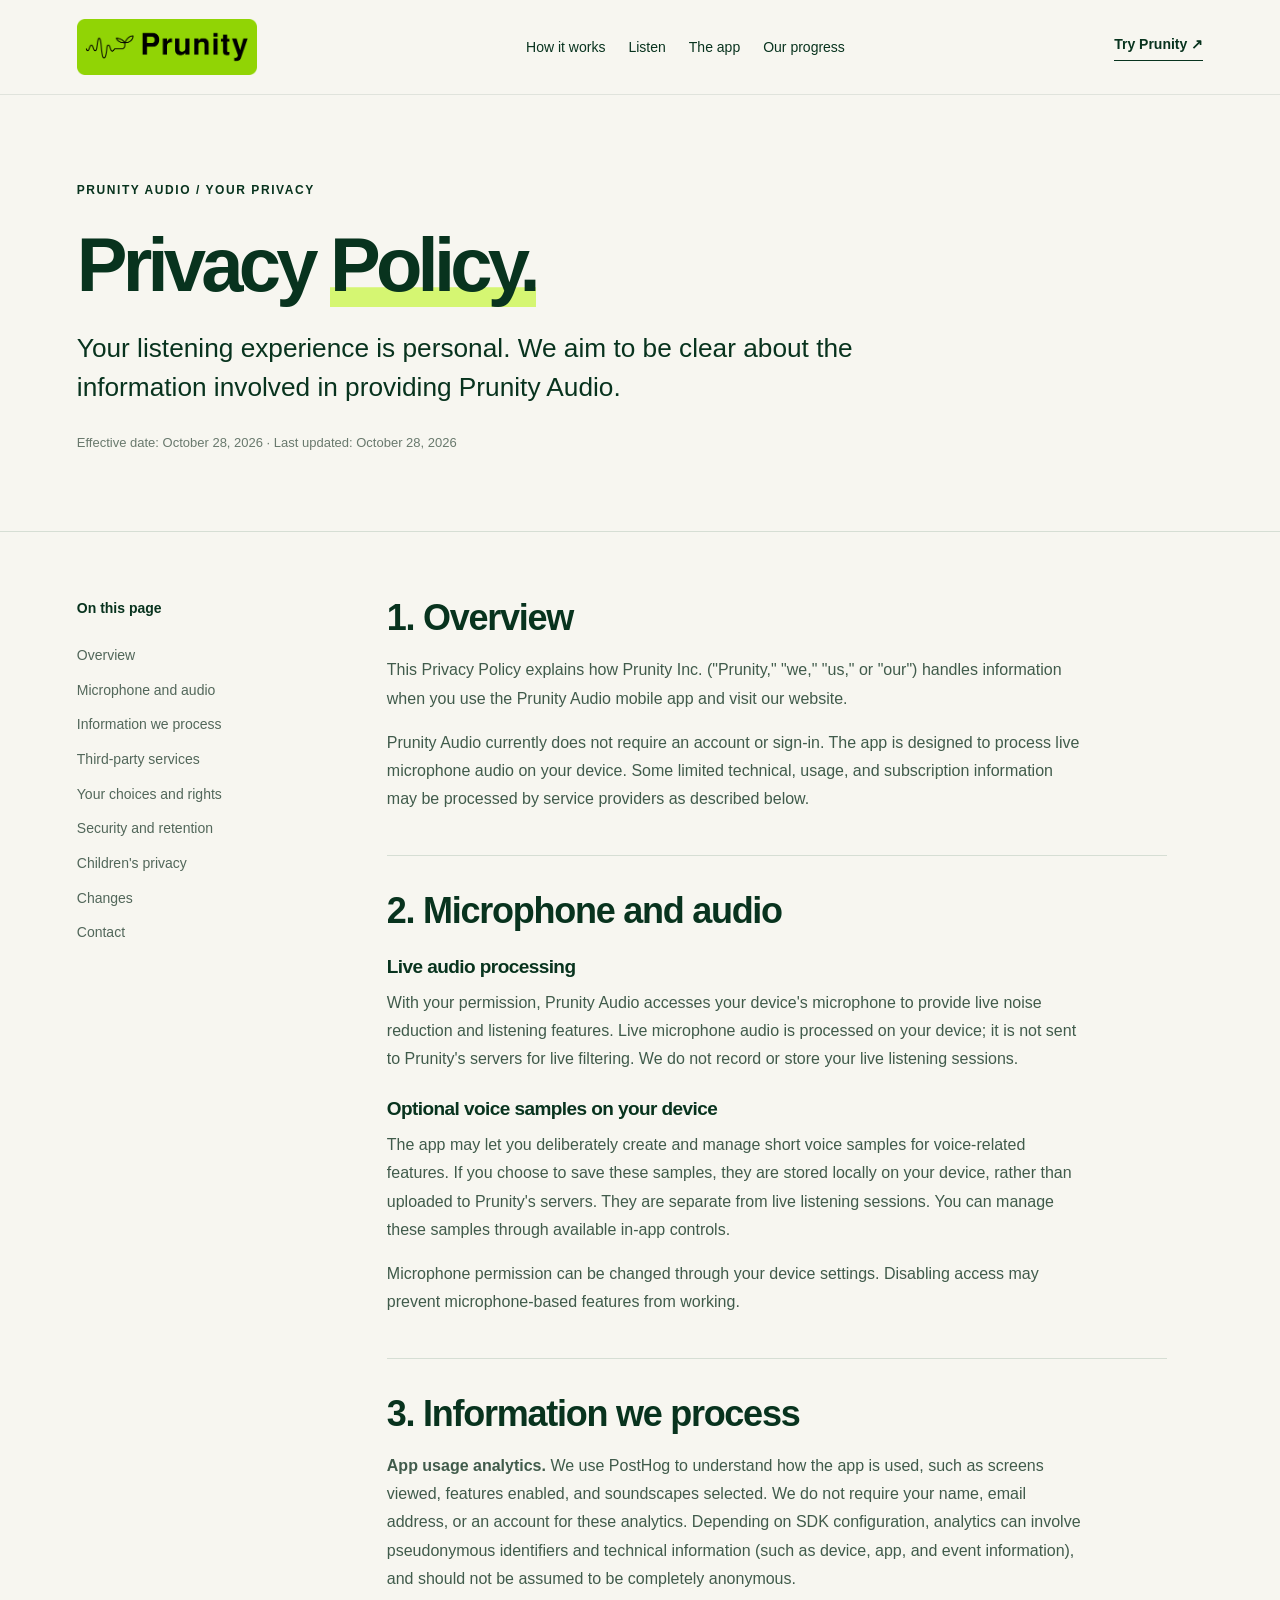
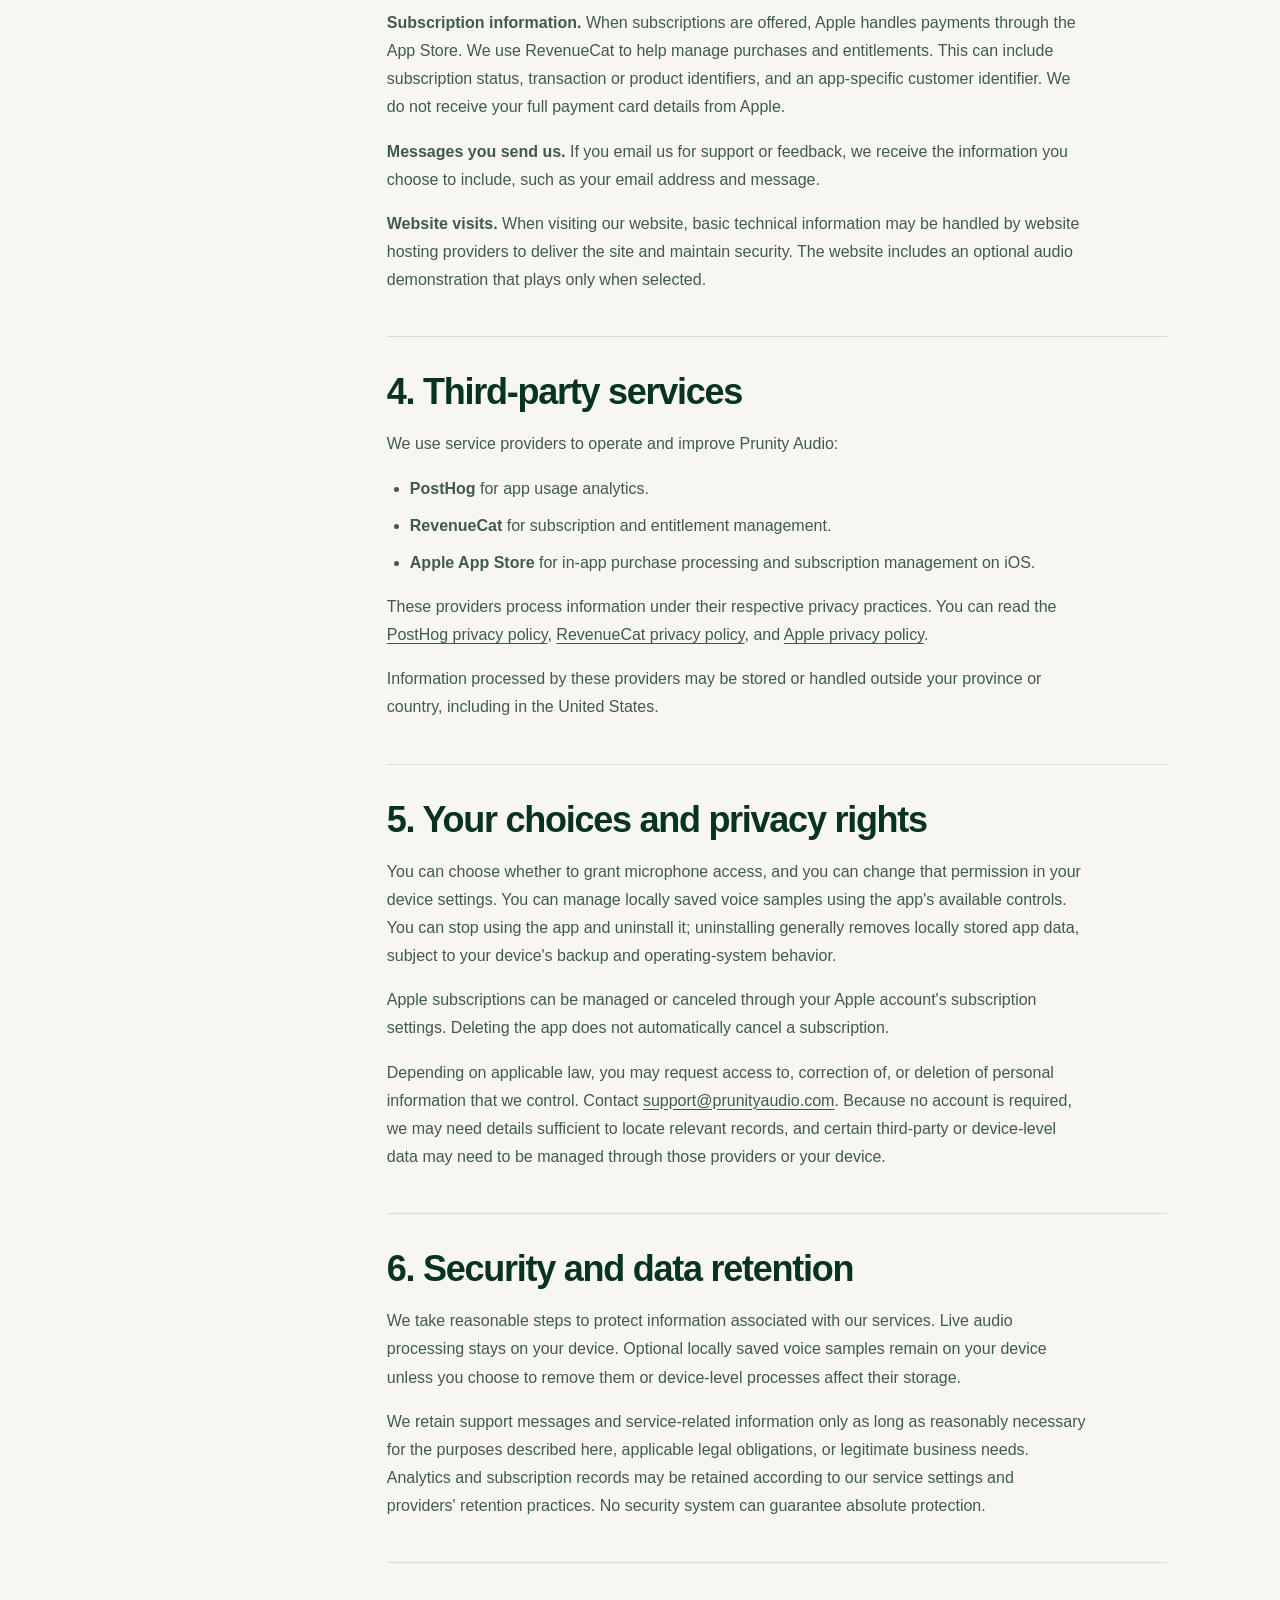
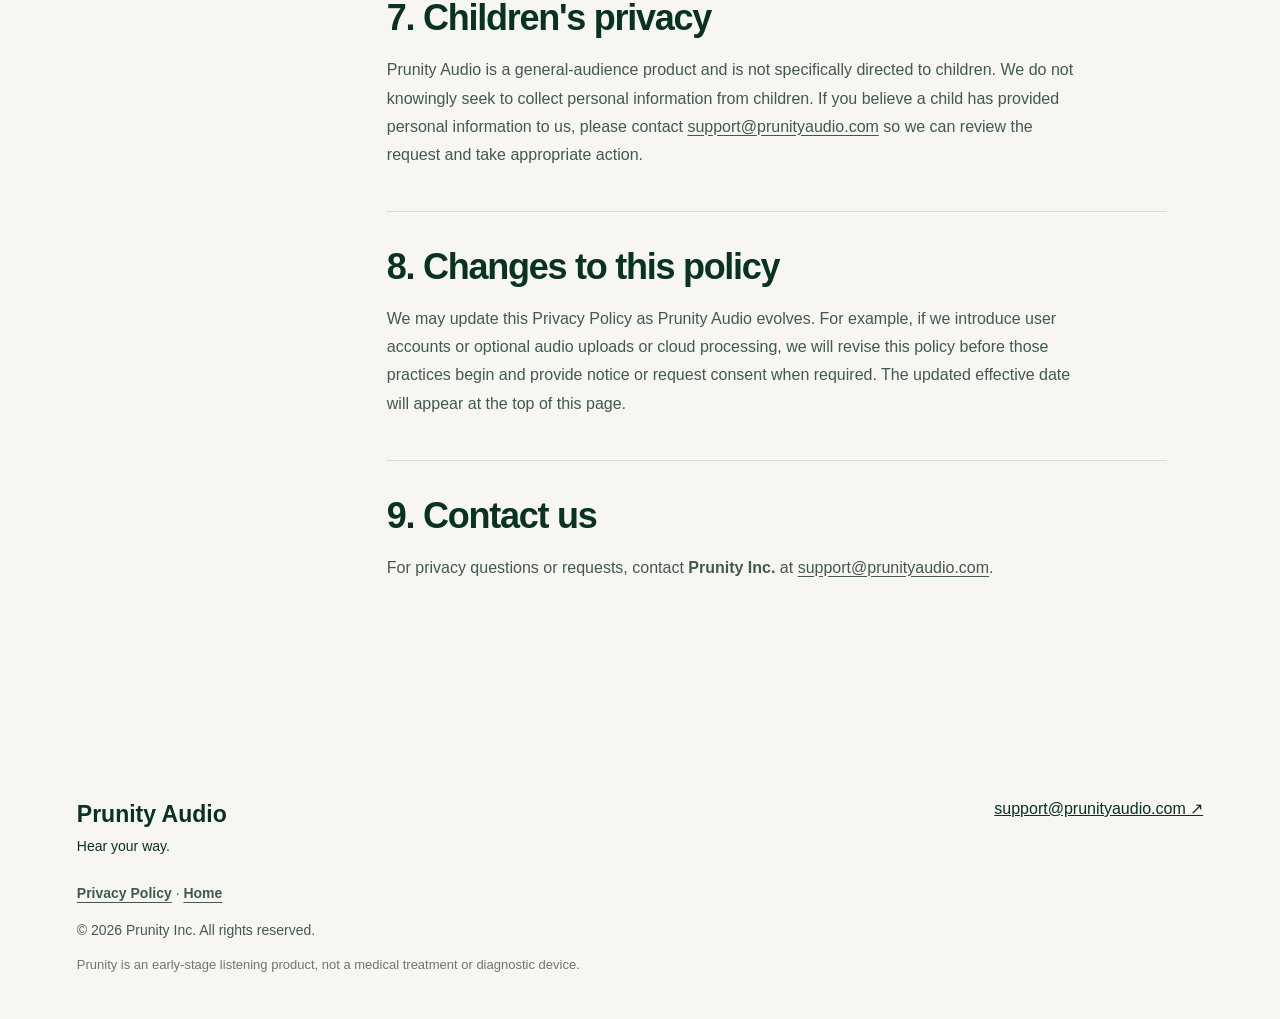
==== privacy/index.html @ fe3fd784 "add privacy" ====
<!doctype html>
<html lang="en">
<head>
  <meta charset="utf-8">
  <meta name="viewport" content="width=device-width,initial-scale=1">
  <title>Privacy Policy | Prunity Audio</title>
  <meta name="description" content="Learn how Prunity Audio handles microphone audio, optional local voice recordings, analytics, and subscription information.">
  <link rel="canonical" href="https://prunityaudio.com/privacy/">
  <link rel="stylesheet" href="../styles.css">
</head>
<body id="top">
<a class="skip" href="#main">Skip to content</a>
<header class="header">
  <a href="../" aria-label="Prunity Audio home"><img src="../assets/prunity-logo.png" alt="Prunity Audio" width="180"></a>
  <nav aria-label="Main navigation"><a href="../#benefits">How it works</a><a href="../#demo">Listen</a><a href="../#app">The app</a><a href="../#evidence">Our progress</a></nav>
  <a class="header-cta" href="../index.html#download">Try Prunity <span aria-hidden="true">↗</span></a>
</header>
<main id="main" class="policy-page">
  <section class="policy-hero">
    <div class="eyebrow">PRUNITY AUDIO / YOUR PRIVACY</div>
    <h1>Privacy <em>Policy.</em></h1>
    <p class="lead">Your listening experience is personal. We aim to be clear about the information involved in providing Prunity Audio.</p>
    <p class="fine">Effective date: October 28, 2026 · Last updated: October 28, 2026</p>
  </section>
  <div class="policy-layout">
    <aside class="policy-sidebar" aria-label="Privacy policy sections">
      <strong>On this page</strong>
      <a href="#overview">Overview</a><a href="#audio">Microphone and audio</a><a href="#information">Information we process</a><a href="#services">Third-party services</a><a href="#choices">Your choices and rights</a><a href="#security">Security and retention</a><a href="#children">Children's privacy</a><a href="#changes">Changes</a><a href="#contact">Contact</a>
    </aside>
    <div class="policy-content">
      <section id="overview"><h2>1. Overview</h2>
        <p>This Privacy Policy explains how Prunity Inc. ("Prunity," "we," "us," or "our") handles information when you use the Prunity Audio mobile app and visit our website.</p>
        <p>Prunity Audio currently does not require an account or sign-in. The app is designed to process live microphone audio on your device. Some limited technical, usage, and subscription information may be processed by service providers as described below.</p>
      </section>
      <section id="audio"><h2>2. Microphone and audio</h2>
        <h3>Live audio processing</h3><p>With your permission, Prunity Audio accesses your device's microphone to provide live noise reduction and listening features. Live microphone audio is processed on your device; it is not sent to Prunity's servers for live filtering. We do not record or store your live listening sessions.</p>
        <h3>Optional voice samples on your device</h3><p>The app may let you deliberately create and manage short voice samples for voice-related features. If you choose to save these samples, they are stored locally on your device, rather than uploaded to Prunity's servers. They are separate from live listening sessions. You can manage these samples through available in-app controls.</p>
        <p>Microphone permission can be changed through your device settings. Disabling access may prevent microphone-based features from working.</p>
      </section>
      <section id="information"><h2>3. Information we process</h2>
        <p><strong>App usage analytics.</strong> We use PostHog to understand how the app is used, such as screens viewed, features enabled, and soundscapes selected. We do not require your name, email address, or an account for these analytics. Depending on SDK configuration, analytics can involve pseudonymous identifiers and technical information (such as device, app, and event information), and should not be assumed to be completely anonymous.</p>
        <p><strong>Subscription information.</strong> When subscriptions are offered, Apple handles payments through the App Store. We use RevenueCat to help manage purchases and entitlements. This can include subscription status, transaction or product identifiers, and an app-specific customer identifier. We do not receive your full payment card details from Apple.</p>
        <p><strong>Messages you send us.</strong> If you email us for support or feedback, we receive the information you choose to include, such as your email address and message.</p>
        <p><strong>Website visits.</strong> When visiting our website, basic technical information may be handled by website hosting providers to deliver the site and maintain security. The website includes an optional audio demonstration that plays only when selected.</p>
      </section>
      <section id="services"><h2>4. Third-party services</h2>
        <p>We use service providers to operate and improve Prunity Audio:</p>
        <ul><li><strong>PostHog</strong> for app usage analytics.</li><li><strong>RevenueCat</strong> for subscription and entitlement management.</li><li><strong>Apple App Store</strong> for in-app purchase processing and subscription management on iOS.</li></ul>
        <p>These providers process information under their respective privacy practices. You can read the <a href="https://posthog.com/privacy" target="_blank" rel="noopener noreferrer">PostHog privacy policy</a>, <a href="https://www.revenuecat.com/privacy/" target="_blank" rel="noopener noreferrer">RevenueCat privacy policy</a>, and <a href="https://www.apple.com/legal/privacy/" target="_blank" rel="noopener noreferrer">Apple privacy policy</a>.</p>
        <p>Information processed by these providers may be stored or handled outside your province or country, including in the United States.</p>
      </section>
      <section id="choices"><h2>5. Your choices and privacy rights</h2>
        <p>You can choose whether to grant microphone access, and you can change that permission in your device settings. You can manage locally saved voice samples using the app's available controls. You can stop using the app and uninstall it; uninstalling generally removes locally stored app data, subject to your device's backup and operating-system behavior.</p>
        <p>Apple subscriptions can be managed or canceled through your Apple account's subscription settings. Deleting the app does not automatically cancel a subscription.</p>
        <p>Depending on applicable law, you may request access to, correction of, or deletion of personal information that we control. Contact <a href="mailto:support@prunityaudio.com">support@prunityaudio.com</a>. Because no account is required, we may need details sufficient to locate relevant records, and certain third-party or device-level data may need to be managed through those providers or your device.</p>
      </section>
      <section id="security"><h2>6. Security and data retention</h2>
        <p>We take reasonable steps to protect information associated with our services. Live audio processing stays on your device. Optional locally saved voice samples remain on your device unless you choose to remove them or device-level processes affect their storage.</p>
        <p>We retain support messages and service-related information only as long as reasonably necessary for the purposes described here, applicable legal obligations, or legitimate business needs. Analytics and subscription records may be retained according to our service settings and providers' retention practices. No security system can guarantee absolute protection.</p>
      </section>
      <section id="children"><h2>7. Children's privacy</h2>
        <p>Prunity Audio is a general-audience product and is not specifically directed to children. We do not knowingly seek to collect personal information from children. If you believe a child has provided personal information to us, please contact <a href="mailto:support@prunityaudio.com">support@prunityaudio.com</a> so we can review the request and take appropriate action.</p>
      </section>
      <section id="changes"><h2>8. Changes to this policy</h2>
        <p>We may update this Privacy Policy as Prunity Audio evolves. For example, if we introduce user accounts or optional audio uploads or cloud processing, we will revise this policy before those practices begin and provide notice or request consent when required. The updated effective date will appear at the top of this page.</p>
      </section>
      <section id="contact"><h2>9. Contact us</h2>
        <p>For privacy questions or requests, contact <strong>Prunity Inc.</strong> at <a href="mailto:support@prunityaudio.com">support@prunityaudio.com</a>.</p>
      </section>
    </div>
  </div>
</main>
<footer><div class="footer-top"><div><strong>Prunity Audio</strong><span>Hear your way.</span></div><a href="mailto:support@prunityaudio.com">support@prunityaudio.com ↗</a></div><p class="footer-links"><a href="./" aria-current="page">Privacy Policy</a> · <a href="../">Home</a></p><p>© 2026 Prunity Inc. All rights reserved.</p><p class="fine">Prunity is an early-stage listening product, not a medical treatment or diagnostic device.</p></footer>
</body></html>
---- styles.css ----
:root{--dark:#08331e;--cream:#f7f6f0;--lime:#d5f672;--muted:#52675a;--line:#d6ded4}*{box-sizing:border-box}html{scroll-behavior:smooth;scroll-padding-top:36px}body{margin:0;background:var(--cream);color:var(--dark);font:16px/1.62 Arial,Helvetica,sans-serif}a{color:inherit}header,section,footer{padding-left:max(6vw,calc((100vw - 1200px)/2));padding-right:max(6vw,calc((100vw - 1200px)/2))}.header{display:flex;align-items:center;gap:30px;justify-content:space-between;padding-top:19px;padding-bottom:19px;border-bottom:1px solid #08331e18}.header img{display:block;height:auto;max-width:36vw}.header nav{display:flex;gap:23px}.header a{text-decoration:none}.header nav a{font-size:14px}.header-cta{font-size:14px;font-weight:700;border-bottom:1px solid;padding-bottom:4px}.section{padding-top:88px;padding-bottom:88px}.hero{padding-top:110px;padding-bottom:110px}.eyebrow,.number{font-size:12px;letter-spacing:.13em;font-weight:700}.eyebrow{margin-bottom:24px}h1,h2,h3,p{margin-top:0}h1{font-size:clamp(44px,6.9vw,92px);line-height:1.04;letter-spacing:-.063em;font-weight:600;margin-bottom:29px}h1 em{font-style:normal;box-shadow:inset 0 -.26em var(--lime)}h2{font-size:clamp(34px,4.3vw,56px);line-height:1.14;letter-spacing:-.047em;font-weight:600;margin-bottom:25px}h3{font-size:23px;line-height:1.25;letter-spacing:-.03em;margin:18px 0 13px}p{max-width:700px;color:#405b4b;font-size:17px}.lead{font-size:clamp(20px,2.05vw,27px);line-height:1.48;color:var(--dark);max-width:810px}.support{max-width:660px}.actions{display:flex;align-items:center;gap:28px;flex-wrap:wrap;margin:31px 0 19px}.button{display:inline-flex;align-items:center;gap:14px;background:var(--dark);color:white!important;border-radius:7px;padding:14px 23px;text-decoration:none;font-weight:700}.button:hover{background:#195638}.textlink{font-weight:700;text-decoration:none;border-bottom:1px solid;padding-bottom:3px}.textlink:hover,.header nav a:hover{text-decoration:underline}.fine{font-size:13px;color:#69796d;line-height:1.6}.white{background:#fff}.pale{background:#eaf0e7}.intro{max-width:730px;margin-bottom:37px}.grid{display:grid;grid-template-columns:repeat(3,minmax(0,1fr));gap:38px}.grid article{border-top:1px solid #b9c9bd;padding-top:25px}.benefits p{font-size:16px}.section-note{margin-top:35px;max-width:850px}.audio-panel{background:white;border:1px solid var(--line);border-radius:16px;padding:27px;margin:30px 0 18px}.compare{display:grid;grid-template-columns:1fr 1fr;gap:36px}.audio-item{min-width:0}.audio-head{display:flex;flex-direction:column;gap:8px;margin-bottom:18px}.audio-head strong{font-size:22px}.audio-item audio{width:100%;display:block;margin-bottom:15px}.upload{display:inline-block;cursor:pointer;font-weight:700;font-size:14px;border-bottom:1px solid var(--dark)}.file-input{position:absolute;width:1px;height:1px;opacity:0}.file-input:focus-visible+.audio-help{outline:2px solid green}.audio-help{font-size:13px;margin-top:10px}.demo-note{margin-top:24px;margin-bottom:0}.screenshots{display:grid;grid-template-columns:repeat(3,minmax(0,1fr));gap:25px;max-width:930px;margin-top:35px}.screenshots figure{margin:0;text-align:center}.phone-placeholder{aspect-ratio:9/15;background:linear-gradient(150deg,#0a3c23,#125638);border:9px solid #153e28;border-radius:28px;display:flex;flex-direction:column;align-items:center;justify-content:center;gap:15px;color:white;padding:15px}.phone-placeholder span{border:1px solid #d5f672aa;color:var(--lime);border-radius:18px;padding:3px 12px;font-size:12px}.phone-placeholder strong{font-size:21px}.phone-placeholder small{color:#dfebdf}.screenshots figcaption{font-size:15px;font-weight:700;margin-top:13px}.chips{display:flex;gap:11px;flex-wrap:wrap;margin:28px 0}.chips span{background:#fff;border:1px solid #d4e0d2;padding:9px 17px;border-radius:30px;font-size:15px}.dark{background:var(--dark);color:white}.dark .eyebrow,.dark .number{color:var(--lime)}.dark p{color:#dce9df}.evidence-grid{display:grid;grid-template-columns:1.2fr 1fr;gap:65px;margin-top:43px}.metric-main{border-top:1px solid #d5f67277;padding-top:24px}.metric{font-size:clamp(54px,6vw,86px);font-weight:600;line-height:1.1;letter-spacing:-.06em;color:var(--lime)}.metric span{font-size:27px;letter-spacing:0}.metric-main h3{margin:18px 0 14px}.metric-main p{font-size:15px}.traction{display:grid;grid-template-columns:1fr 1fr;gap:25px}.traction div{border-top:1px solid #d5f67277;padding-top:20px;display:flex;flex-direction:column}.traction strong{font-size:43px;font-weight:600;line-height:1.3;color:white}.traction span{font-size:14px;color:#dce9df}.dark-note{margin-top:35px;max-width:1000px!important}.about{display:grid;grid-template-columns:1fr 1fr;gap:50px}.download{background:var(--lime)}.download .fine{color:#31543c}footer{padding-top:43px;padding-bottom:30px}footer .footer-top{display:flex;align-items:flex-start;justify-content:space-between;gap:25px;margin-bottom:23px}footer strong{display:block;font-size:23px}footer span{font-size:14px}footer p{font-size:14px}.skip{position:absolute;top:-100px;left:10px;padding:12px;background:white;z-index:10}.skip:focus{top:10px}a:focus-visible,.upload:focus-visible{outline:3px solid #59996b;outline-offset:5px}code{font-size:.93em;overflow-wrap:anywhere}@media(max-width:900px){.header nav{gap:13px}.header nav a{font-size:12px}.evidence-grid{gap:30px}}@media(max-width:700px){.header{gap:14px;flex-wrap:wrap;padding-top:16px;padding-bottom:16px}.header img{width:125px}.header nav{order:3;width:100%;justify-content:space-between}.header-cta{margin-left:auto}.section{padding-top:62px;padding-bottom:62px}.hero{padding-top:75px;padding-bottom:75px}h1{font-size:clamp(43px,10vw,66px)}.grid,.compare,.evidence-grid,.about{grid-template-columns:1fr;gap:28px}.screenshots{gap:12px}.phone-placeholder{border-width:5px;border-radius:13px;gap:7px;padding:8px}.phone-placeholder strong{font-size:13px}.phone-placeholder small{font-size:10px}.phone-placeholder span{font-size:9px;padding:2px 4px}.screenshots figcaption{font-size:12px}.audio-panel{padding:20px}.traction{gap:20px}}@media(prefers-reduced-motion:reduce){html{scroll-behavior:auto}}

/* Real early-access iOS screenshots. Preserve their full height and legibility. */
.screenshots{max-width:980px;gap:30px;align-items:start}
.screenshots figure{min-width:0;text-align:left}
.screenshot-link{display:block;border-radius:28px;overflow:hidden;background:#f7f6f0;box-shadow:0 10px 32px rgba(8,51,30,.11);line-height:0;transition:transform .2s ease,box-shadow .2s ease}
.screenshot-link:hover{transform:translateY(-3px);box-shadow:0 14px 36px rgba(8,51,30,.17)}
.screenshot-link img{display:block;width:100%;height:auto;object-fit:contain;aspect-ratio:1170 / 2532}
.screenshots figcaption{margin-top:17px;display:flex;flex-direction:column;gap:5px;line-height:1.45}
.screenshots figcaption strong{font-size:16px;color:var(--dark)}
.screenshots figcaption span{font-size:14px;font-weight:400;color:var(--muted)}
.screenshot-note{margin-top:28px}
@media(max-width:700px){
 .screenshots{display:flex;gap:18px;overflow-x:auto;scroll-snap-type:x mandatory;overscroll-behavior-x:contain;padding-bottom:16px;margin-right:-6vw;padding-right:6vw}
 .screenshots figure{flex:0 0 min(68vw,280px);scroll-snap-align:start}
 .screenshot-link{border-radius:23px}
 .screenshots figcaption strong{font-size:16px}
 .screenshots figcaption span{font-size:14px}
}
@media(prefers-reduced-motion:reduce){.screenshot-link{transition:none}}

/* Real audio comparison and careful sensory warning */
.trigger-note{border:1px solid #d4dbc9;border-left:4px solid #6c9278;background:#edf2e7;padding:16px 20px;border-radius:10px;margin:4px 0 22px;max-width:850px}
.trigger-note strong{display:block;font-size:16px;letter-spacing:-.01em;color:var(--dark)}
.trigger-note p{font-size:14px;line-height:1.55;color:#3a5544;margin:6px 0 0}
.audio-item audio{margin-bottom:10px}
.audio-help{margin-top:0;color:var(--muted)}
.demo-note{padding-top:7px}
/* Keep model provenance visible and separate from Prunity's evaluation. */
.research-stack{display:flex;flex-direction:column;gap:38px;min-width:0}
.df-benchmark{border-top:1px solid #d5f67277;padding-top:23px}
.df-benchmark .number{color:var(--lime)}
.df-benchmark h3{font-size:21px;margin:13px 0 23px}
.df-metrics{display:grid;grid-template-columns:repeat(3,minmax(0,1fr));gap:15px;margin-bottom:23px}
.df-metrics div{min-width:0;display:flex;flex-direction:column;gap:8px}
.df-metrics strong{font-size:clamp(22px,2.4vw,35px);letter-spacing:-.04em;color:var(--lime);line-height:1.12;white-space:nowrap}
.df-metrics small{font-size:.48em;letter-spacing:0}
.df-metrics span{font-size:13px;color:#dce9df;line-height:1.35}
.df-benchmark p{font-size:14px;line-height:1.6}
.df-benchmark a{color:var(--lime);text-underline-offset:3px}
.contact-copy{margin-top:30px;font-size:15px}
.contact-copy a{font-weight:bold;text-decoration:underline;text-underline-offset:3px}
.footer-top a{overflow-wrap:anywhere}
@media(max-width:700px){.df-metrics{gap:12px}.df-metrics strong{font-size:clamp(22px,6vw,32px)}.evidence-grid{gap:44px}}
@media(max-width:360px){.df-metrics{grid-template-columns:1fr 1fr;row-gap:22px}}

/* Privacy Policy */
.footer-links a{text-underline-offset:4px;font-weight:700}
.policy-hero{padding-top:86px;padding-bottom:65px;border-bottom:1px solid var(--line)}
.policy-hero h1{font-size:clamp(48px,6vw,76px);margin-bottom:25px}
.policy-layout{display:grid;grid-template-columns:235px minmax(0,1fr);gap:75px;padding:65px max(6vw,calc((100vw - 1200px)/2)) 95px}
.policy-sidebar{align-self:start;position:sticky;top:25px;display:flex;flex-direction:column;gap:12px;font-size:14px}
.policy-sidebar strong{margin-bottom:12px}.policy-sidebar a{text-decoration:none;color:var(--muted)}
.policy-sidebar a:hover{text-decoration:underline;color:var(--dark)}
.policy-content{max-width:780px}.policy-content section{scroll-margin-top:40px;padding:0 0 26px;margin-bottom:34px;border-bottom:1px solid var(--line)}
.policy-content section:last-child{border:0}.policy-content h2{font-size:clamp(26px,3vw,36px);margin-bottom:18px;letter-spacing:-.035em}
.policy-content h3{font-size:19px;margin:24px 0 10px}.policy-content p,.policy-content li{font-size:16px;line-height:1.76;color:#405b4b}
.policy-content ul{padding-left:23px}.policy-content li{margin-bottom:9px}.policy-content a{text-underline-offset:3px;overflow-wrap:anywhere}
@media(max-width:800px){.policy-layout{grid-template-columns:1fr;gap:35px}.policy-sidebar{position:static;display:none}.policy-hero{padding-top:65px;padding-bottom:45px}}

/* Keep app screenshots compact on desktop and small screens, even if other styles change. */
#app .screenshots{width:100%;max-width:760px;grid-template-columns:repeat(3,minmax(0,1fr));gap:24px}
#app .screenshots figure{min-width:0;max-width:240px}
#app .screenshot-link{display:block;width:100%;max-width:240px}
#app .screenshot-link img{display:block;width:100%;max-width:240px;height:auto;max-height:520px;object-fit:contain}
@media(max-width:700px){
  #app .screenshots{display:flex;max-width:100%;gap:16px;overflow-x:auto}
  #app .screenshots figure{flex:0 0 min(55vw,215px);max-width:215px}
  #app .screenshot-link,#app .screenshot-link img{max-width:215px}
  #app .screenshot-link img{max-height:465px}
}
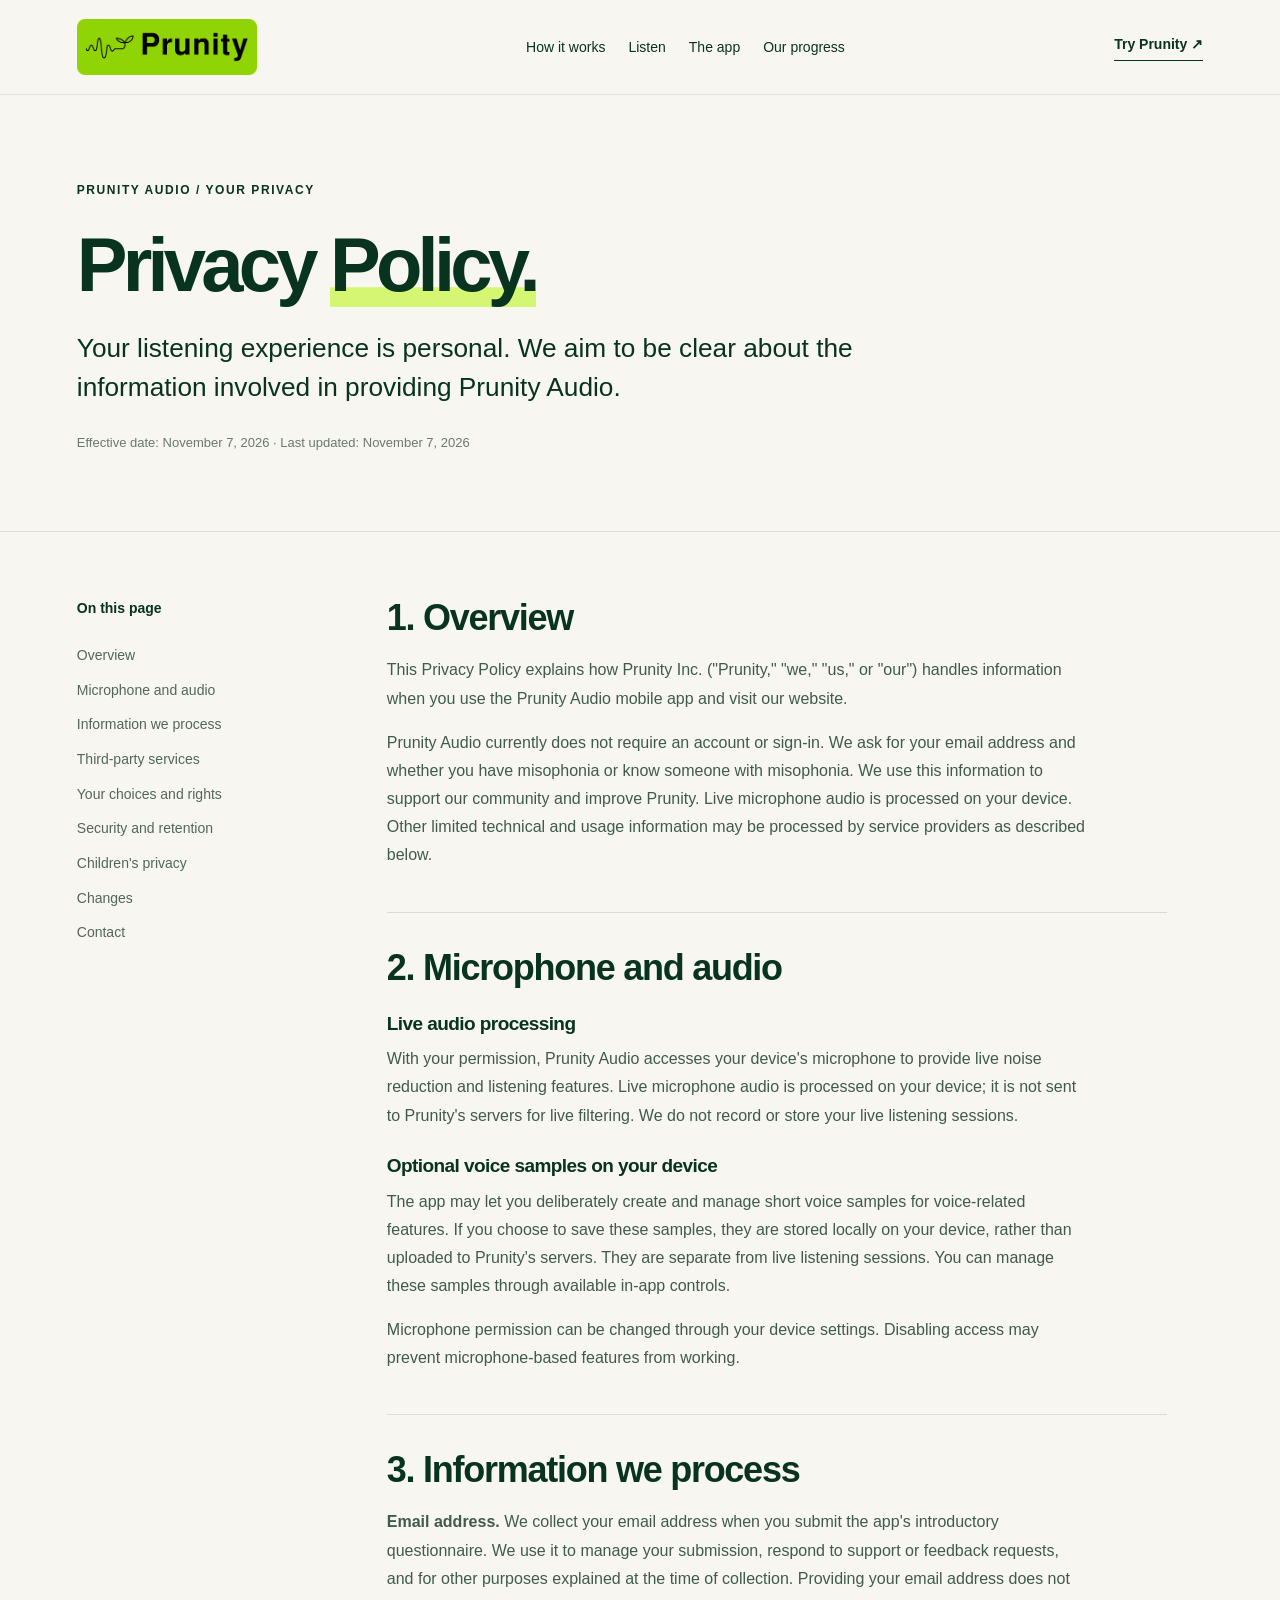
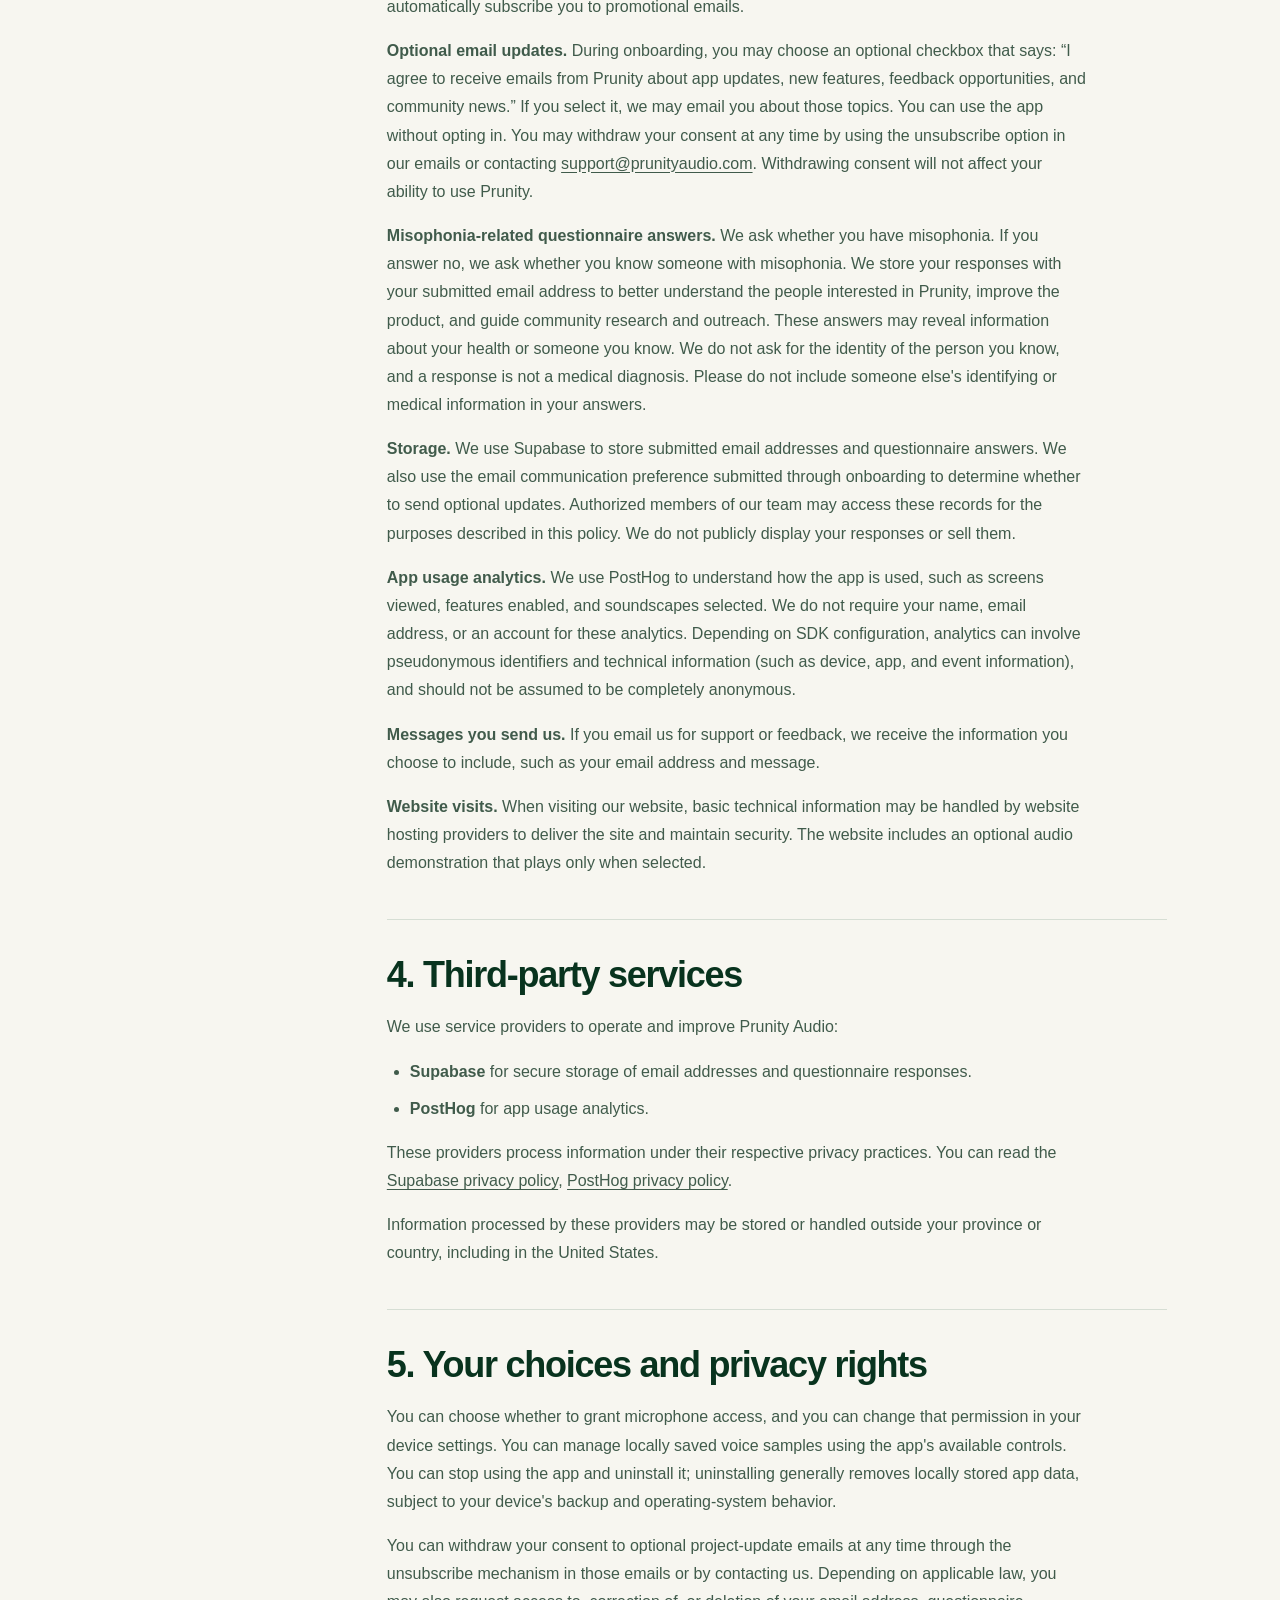
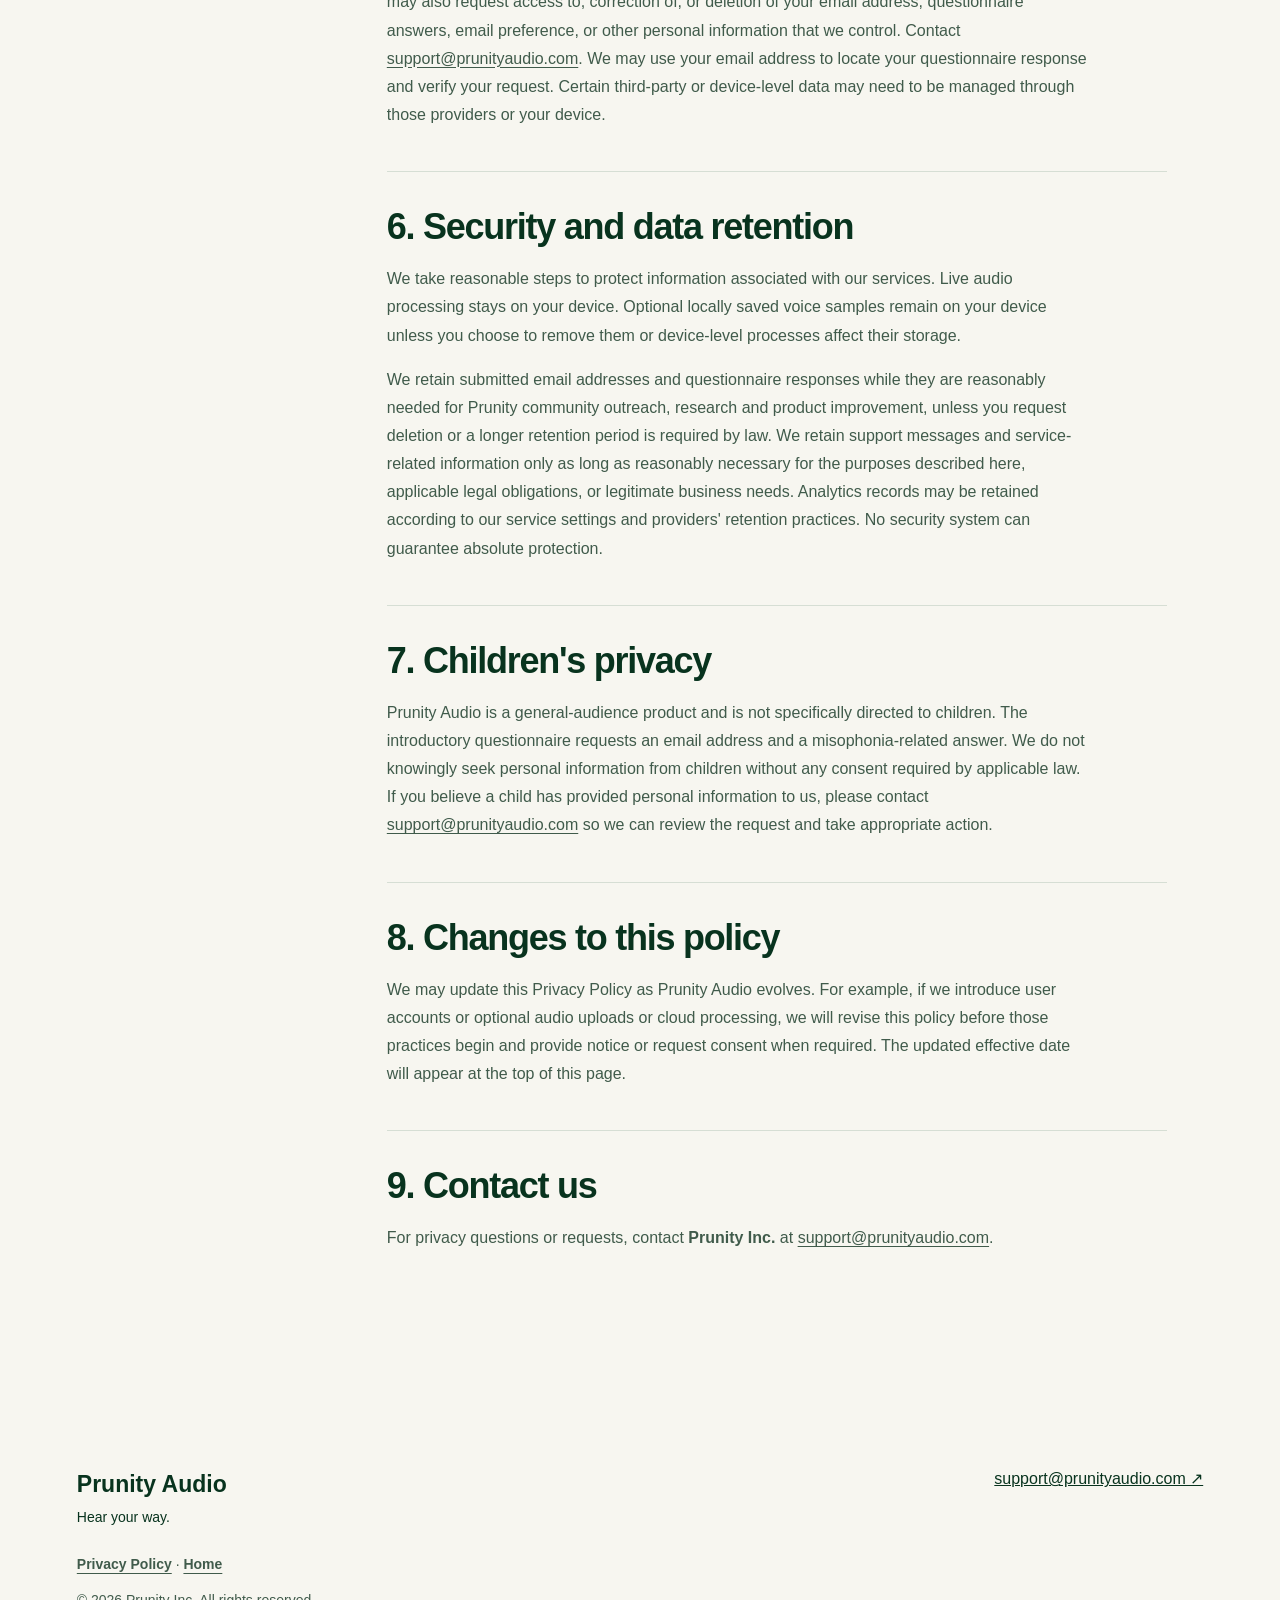
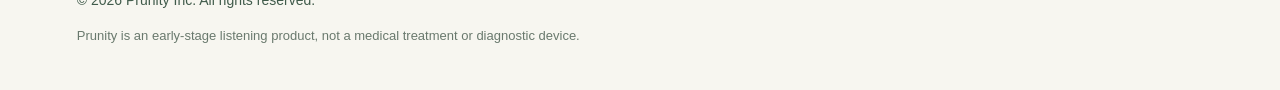
==== commit c73c50af: "update policy for login" ====
--- a/privacy/index.html
+++ b/privacy/index.html
@@ -4,7 +4,7 @@
   <meta charset="utf-8">
   <meta name="viewport" content="width=device-width,initial-scale=1">
   <title>Privacy Policy | Prunity Audio</title>
-  <meta name="description" content="Learn how Prunity Audio handles microphone audio, optional local voice recordings, analytics, and subscription information.">
+  <meta name="description" content="Learn how Prunity Audio handles email addresses, optional misophonia-related answers, microphone audio, and app analytics.">
   <link rel="canonical" href="https://prunityaudio.com/privacy/">
   <link rel="stylesheet" href="../styles.css">
 </head>
@@ -20,7 +20,7 @@
     <div class="eyebrow">PRUNITY AUDIO / YOUR PRIVACY</div>
     <h1>Privacy <em>Policy.</em></h1>
     <p class="lead">Your listening experience is personal. We aim to be clear about the information involved in providing Prunity Audio.</p>
-    <p class="fine">Effective date: October 28, 2026 · Last updated: October 28, 2026</p>
+    <p class="fine">Effective date: November 7, 2026 · Last updated: November 7, 2026</p>
   </section>
   <div class="policy-layout">
     <aside class="policy-sidebar" aria-label="Privacy policy sections">
@@ -30,7 +30,7 @@
     <div class="policy-content">
       <section id="overview"><h2>1. Overview</h2>
         <p>This Privacy Policy explains how Prunity Inc. ("Prunity," "we," "us," or "our") handles information when you use the Prunity Audio mobile app and visit our website.</p>
-        <p>Prunity Audio currently does not require an account or sign-in. The app is designed to process live microphone audio on your device. Some limited technical, usage, and subscription information may be processed by service providers as described below.</p>
+        <p>Prunity Audio currently does not require an account or sign-in. We ask for your email address and whether you have misophonia or know someone with misophonia. We use this information to support our community and improve Prunity. Live microphone audio is processed on your device. Other limited technical and usage information may be processed by service providers as described below.</p>
       </section>
       <section id="audio"><h2>2. Microphone and audio</h2>
         <h3>Live audio processing</h3><p>With your permission, Prunity Audio accesses your device's microphone to provide live noise reduction and listening features. Live microphone audio is processed on your device; it is not sent to Prunity's servers for live filtering. We do not record or store your live listening sessions.</p>
@@ -38,28 +38,30 @@
         <p>Microphone permission can be changed through your device settings. Disabling access may prevent microphone-based features from working.</p>
       </section>
       <section id="information"><h2>3. Information we process</h2>
+        <p><strong>Email address.</strong> We collect your email address when you submit the app's introductory questionnaire. We use it to manage your submission, respond to support or feedback requests, and for other purposes explained at the time of collection. Providing your email address does not automatically subscribe you to promotional emails.</p>
+        <p><strong>Optional email updates.</strong> During onboarding, you may choose an optional checkbox that says: “I agree to receive emails from Prunity about app updates, new features, feedback opportunities, and community news.” If you select it, we may email you about those topics. You can use the app without opting in. You may withdraw your consent at any time by using the unsubscribe option in our emails or contacting <a href="mailto:support@prunityaudio.com">support@prunityaudio.com</a>. Withdrawing consent will not affect your ability to use Prunity.</p>
+        <p><strong>Misophonia-related questionnaire answers.</strong> We ask whether you have misophonia. If you answer no, we ask whether you know someone with misophonia. We store your responses with your submitted email address to better understand the people interested in Prunity, improve the product, and guide community research and outreach. These answers may reveal information about your health or someone you know. We do not ask for the identity of the person you know, and a response is not a medical diagnosis. Please do not include someone else's identifying or medical information in your answers.</p>
+        <p><strong>Storage.</strong> We use Supabase to store submitted email addresses and questionnaire answers. We also use the email communication preference submitted through onboarding to determine whether to send optional updates. Authorized members of our team may access these records for the purposes described in this policy. We do not publicly display your responses or sell them.</p>
         <p><strong>App usage analytics.</strong> We use PostHog to understand how the app is used, such as screens viewed, features enabled, and soundscapes selected. We do not require your name, email address, or an account for these analytics. Depending on SDK configuration, analytics can involve pseudonymous identifiers and technical information (such as device, app, and event information), and should not be assumed to be completely anonymous.</p>
-        <p><strong>Subscription information.</strong> When subscriptions are offered, Apple handles payments through the App Store. We use RevenueCat to help manage purchases and entitlements. This can include subscription status, transaction or product identifiers, and an app-specific customer identifier. We do not receive your full payment card details from Apple.</p>
         <p><strong>Messages you send us.</strong> If you email us for support or feedback, we receive the information you choose to include, such as your email address and message.</p>
         <p><strong>Website visits.</strong> When visiting our website, basic technical information may be handled by website hosting providers to deliver the site and maintain security. The website includes an optional audio demonstration that plays only when selected.</p>
       </section>
       <section id="services"><h2>4. Third-party services</h2>
         <p>We use service providers to operate and improve Prunity Audio:</p>
-        <ul><li><strong>PostHog</strong> for app usage analytics.</li><li><strong>RevenueCat</strong> for subscription and entitlement management.</li><li><strong>Apple App Store</strong> for in-app purchase processing and subscription management on iOS.</li></ul>
-        <p>These providers process information under their respective privacy practices. You can read the <a href="https://posthog.com/privacy" target="_blank" rel="noopener noreferrer">PostHog privacy policy</a>, <a href="https://www.revenuecat.com/privacy/" target="_blank" rel="noopener noreferrer">RevenueCat privacy policy</a>, and <a href="https://www.apple.com/legal/privacy/" target="_blank" rel="noopener noreferrer">Apple privacy policy</a>.</p>
+        <ul><li><strong>Supabase</strong> for secure storage of email addresses and questionnaire responses.</li><li><strong>PostHog</strong> for app usage analytics.</li></ul>
+        <p>These providers process information under their respective privacy practices. You can read the <a href="https://supabase.com/privacy" target="_blank" rel="noopener noreferrer">Supabase privacy policy</a>, <a href="https://posthog.com/privacy" target="_blank" rel="noopener noreferrer">PostHog privacy policy</a>.</p>
         <p>Information processed by these providers may be stored or handled outside your province or country, including in the United States.</p>
       </section>
       <section id="choices"><h2>5. Your choices and privacy rights</h2>
         <p>You can choose whether to grant microphone access, and you can change that permission in your device settings. You can manage locally saved voice samples using the app's available controls. You can stop using the app and uninstall it; uninstalling generally removes locally stored app data, subject to your device's backup and operating-system behavior.</p>
-        <p>Apple subscriptions can be managed or canceled through your Apple account's subscription settings. Deleting the app does not automatically cancel a subscription.</p>
-        <p>Depending on applicable law, you may request access to, correction of, or deletion of personal information that we control. Contact <a href="mailto:support@prunityaudio.com">support@prunityaudio.com</a>. Because no account is required, we may need details sufficient to locate relevant records, and certain third-party or device-level data may need to be managed through those providers or your device.</p>
+        <p>You can withdraw your consent to optional project-update emails at any time through the unsubscribe mechanism in those emails or by contacting us. Depending on applicable law, you may also request access to, correction of, or deletion of your email address, questionnaire answers, email preference, or other personal information that we control. Contact <a href="mailto:support@prunityaudio.com">support@prunityaudio.com</a>. We may use your email address to locate your questionnaire response and verify your request. Certain third-party or device-level data may need to be managed through those providers or your device.</p>
       </section>
       <section id="security"><h2>6. Security and data retention</h2>
         <p>We take reasonable steps to protect information associated with our services. Live audio processing stays on your device. Optional locally saved voice samples remain on your device unless you choose to remove them or device-level processes affect their storage.</p>
-        <p>We retain support messages and service-related information only as long as reasonably necessary for the purposes described here, applicable legal obligations, or legitimate business needs. Analytics and subscription records may be retained according to our service settings and providers' retention practices. No security system can guarantee absolute protection.</p>
+        <p>We retain submitted email addresses and questionnaire responses while they are reasonably needed for Prunity community outreach, research and product improvement, unless you request deletion or a longer retention period is required by law. We retain support messages and service-related information only as long as reasonably necessary for the purposes described here, applicable legal obligations, or legitimate business needs. Analytics records may be retained according to our service settings and providers' retention practices. No security system can guarantee absolute protection.</p>
       </section>
       <section id="children"><h2>7. Children's privacy</h2>
-        <p>Prunity Audio is a general-audience product and is not specifically directed to children. We do not knowingly seek to collect personal information from children. If you believe a child has provided personal information to us, please contact <a href="mailto:support@prunityaudio.com">support@prunityaudio.com</a> so we can review the request and take appropriate action.</p>
+        <p>Prunity Audio is a general-audience product and is not specifically directed to children. The introductory questionnaire requests an email address and a misophonia-related answer. We do not knowingly seek personal information from children without any consent required by applicable law. If you believe a child has provided personal information to us, please contact <a href="mailto:support@prunityaudio.com">support@prunityaudio.com</a> so we can review the request and take appropriate action.</p>
       </section>
       <section id="changes"><h2>8. Changes to this policy</h2>
         <p>We may update this Privacy Policy as Prunity Audio evolves. For example, if we introduce user accounts or optional audio uploads or cloud processing, we will revise this policy before those practices begin and provide notice or request consent when required. The updated effective date will appear at the top of this page.</p>
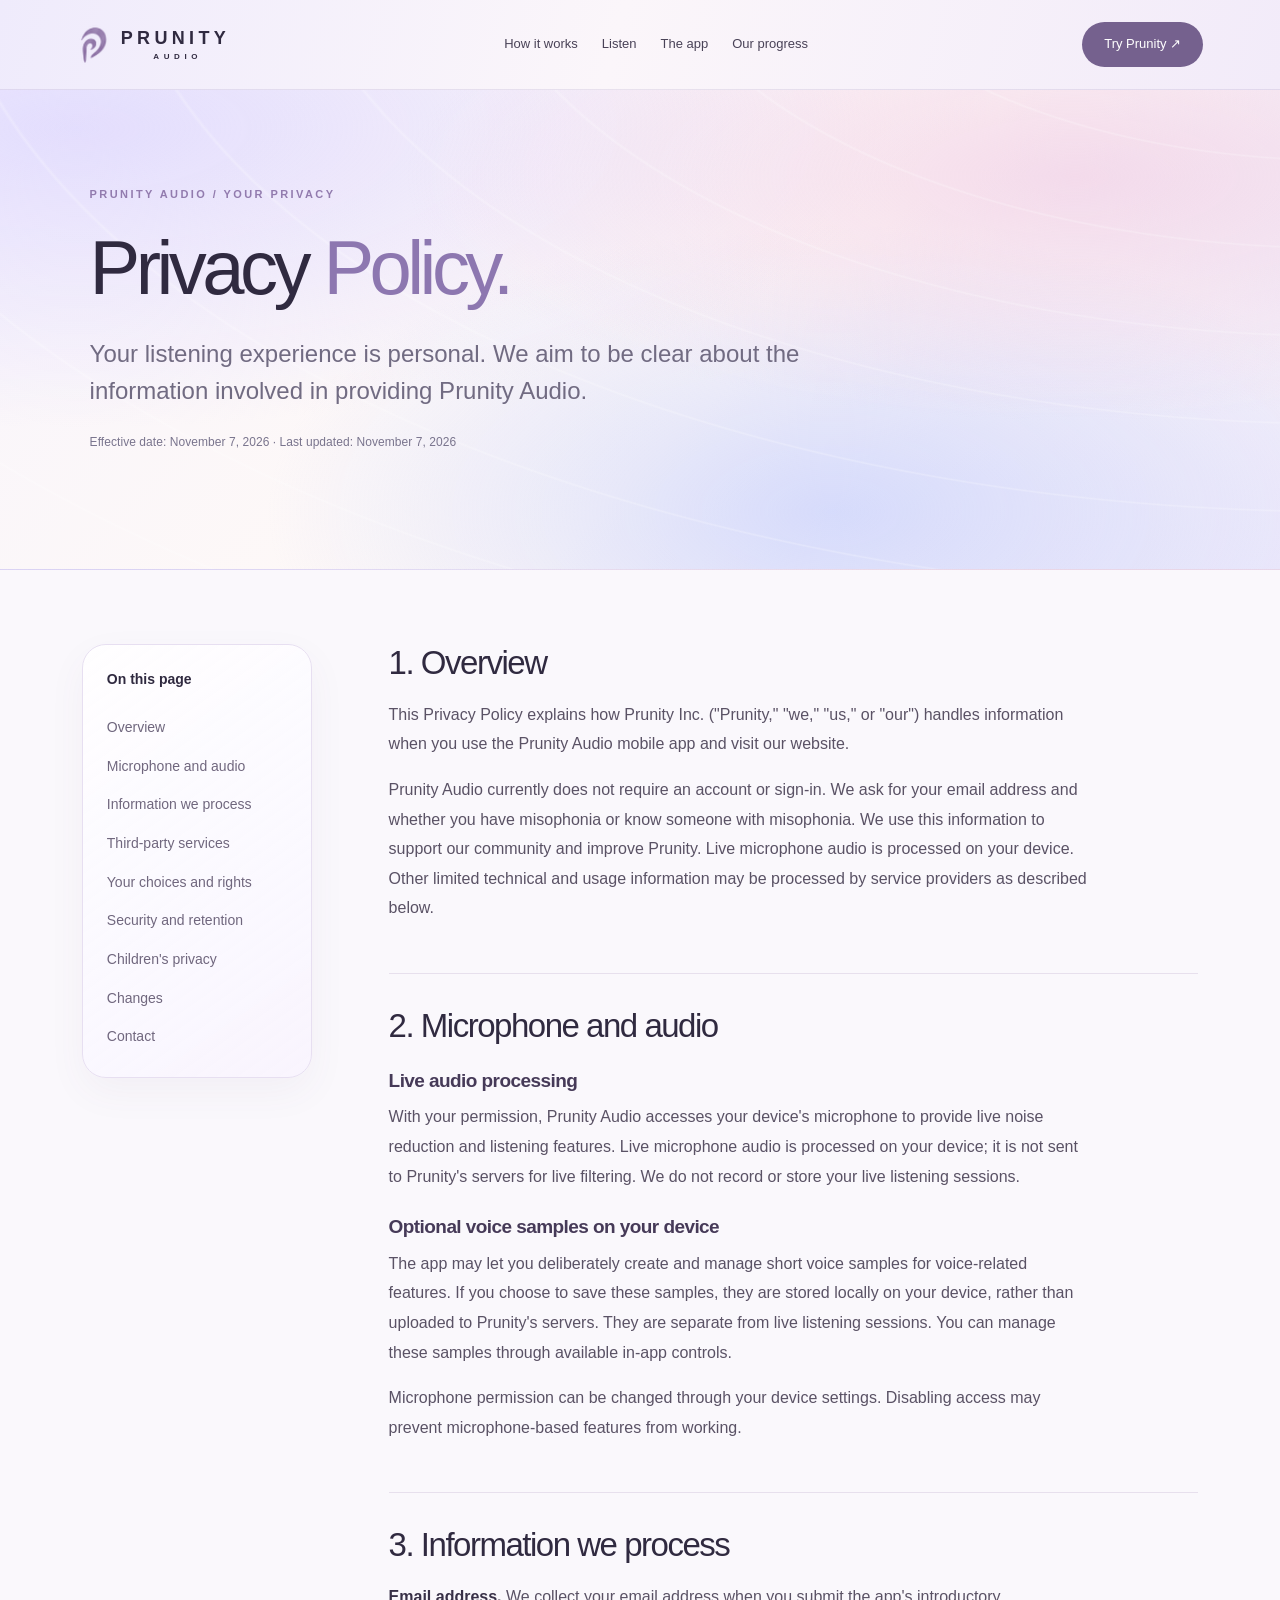
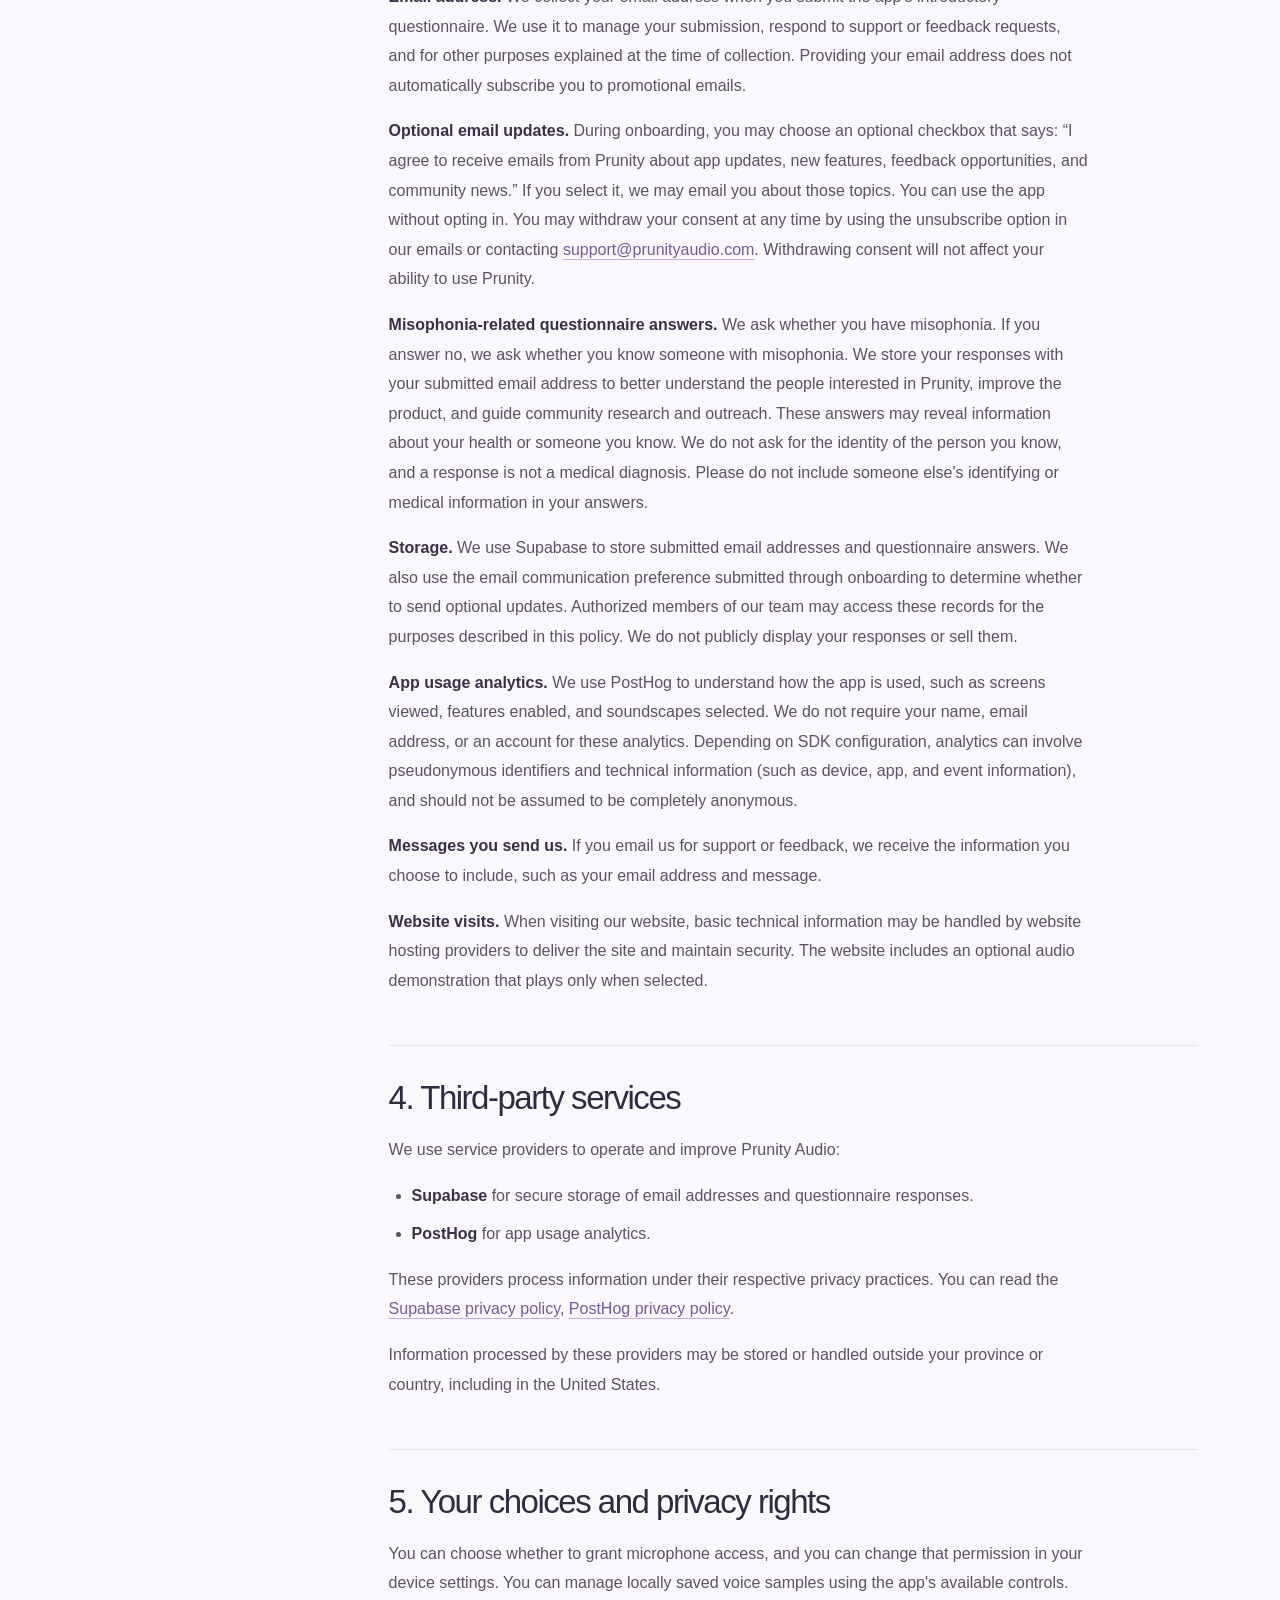
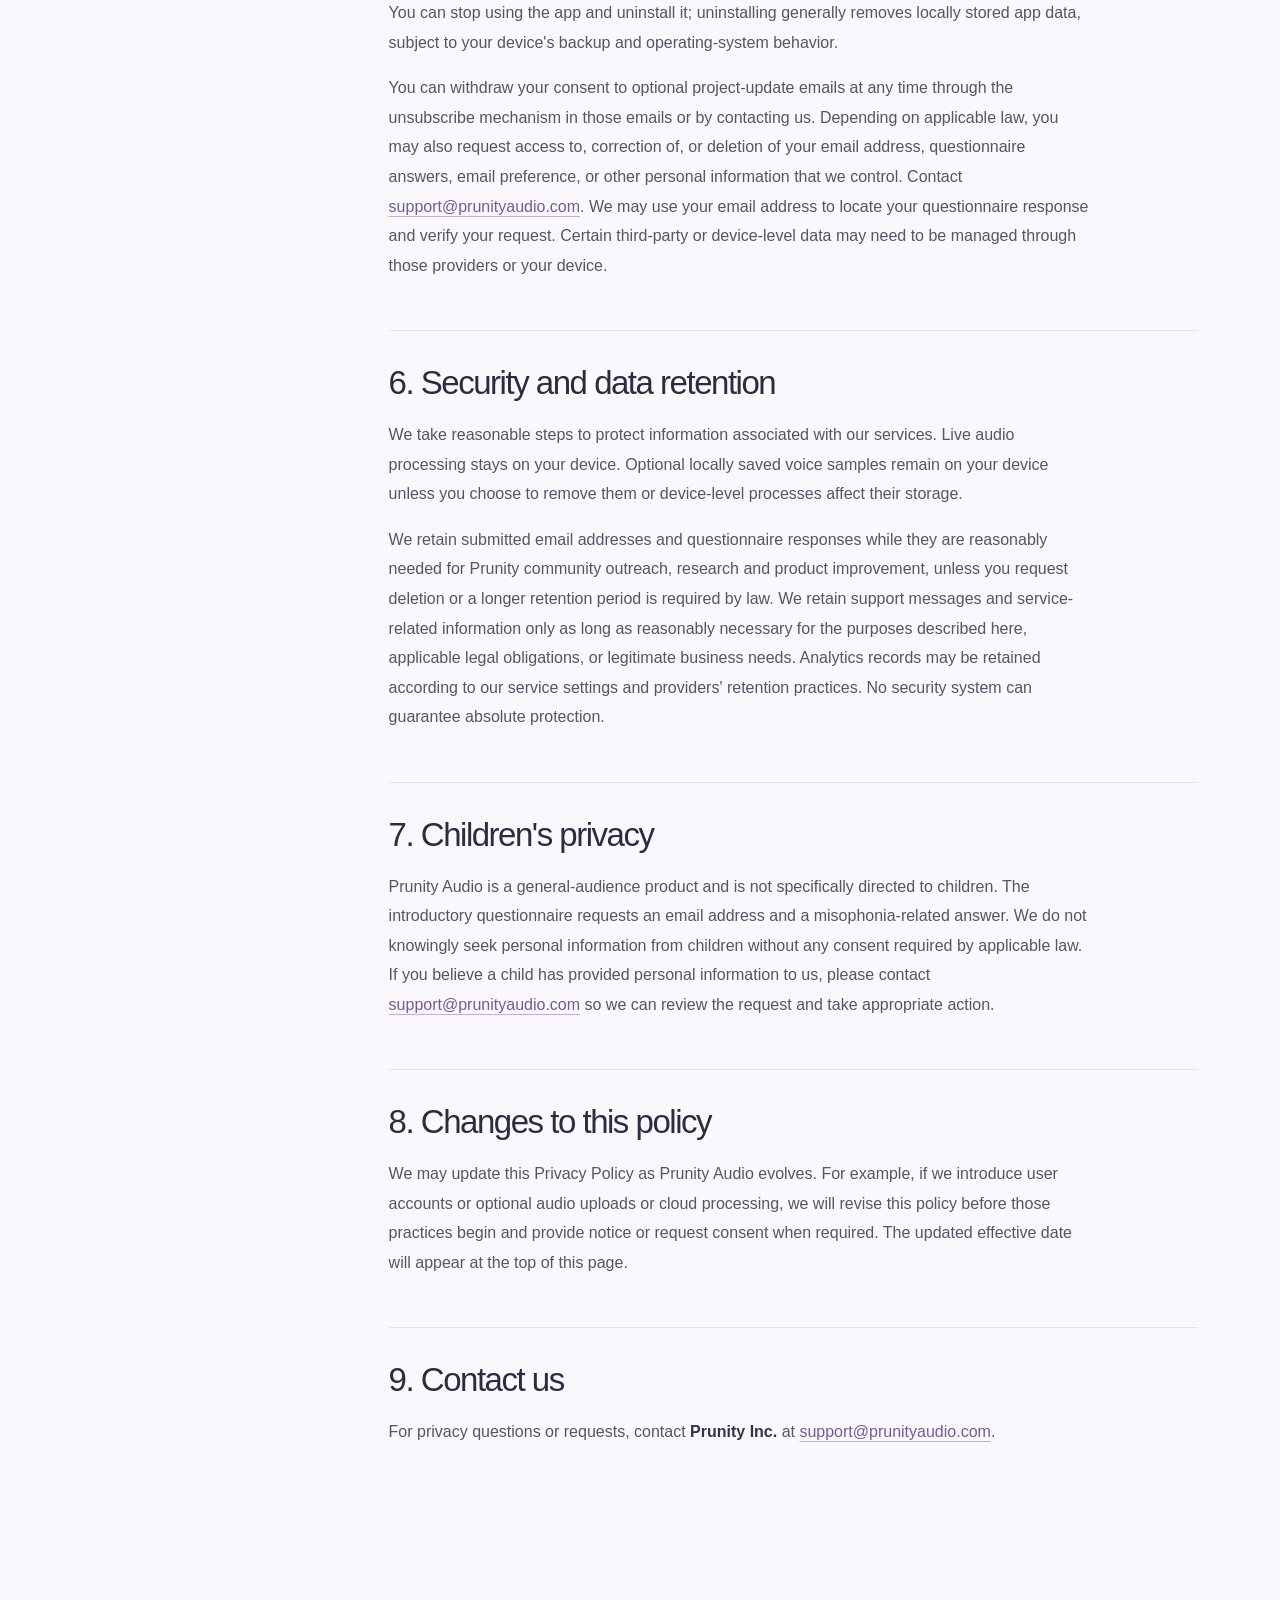
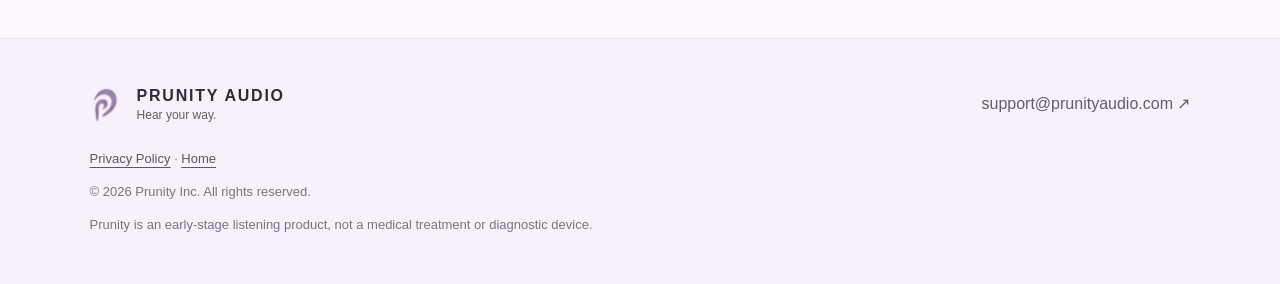
==== commit c54a2c80: "new layout" ====
--- a/privacy/index.html
+++ b/privacy/index.html
@@ -7,13 +7,14 @@
   <meta name="description" content="Learn how Prunity Audio handles email addresses, optional misophonia-related answers, microphone audio, and app analytics.">
   <link rel="canonical" href="https://prunityaudio.com/privacy/">
   <link rel="stylesheet" href="../styles.css">
+  <link rel="stylesheet" href="../privacy-theme.css">
 </head>
-<body id="top">
+<body class="privacy-lavender" id="top">
 <a class="skip" href="#main">Skip to content</a>
 <header class="header">
-  <a href="../" aria-label="Prunity Audio home"><img src="../assets/prunity-logo.png" alt="Prunity Audio" width="180"></a>
-  <nav aria-label="Main navigation"><a href="../#benefits">How it works</a><a href="../#demo">Listen</a><a href="../#app">The app</a><a href="../#evidence">Our progress</a></nav>
-  <a class="header-cta" href="../index.html#download">Try Prunity <span aria-hidden="true">↗</span></a>
+  <a class="brand-lockup" href="/" aria-label="Prunity Audio home"><img class="brand-mark" src="../assets/prunity-mark-transparent.png" alt=""><span class="brand-type"><span class="brand-name">PRUNITY</span><span class="brand-sub">AUDIO</span></span></a>
+  <nav aria-label="Main navigation"><a href="/#how">How it works</a><a href="/#how">Listen</a><a href="/#get-app">The app</a><a href="/#reviews">Our progress</a></nav>
+  <a class="header-cta" href="/#get-app">Try Prunity <span aria-hidden="true">↗</span></a>
 </header>
 <main id="main" class="policy-page">
   <section class="policy-hero">
@@ -72,5 +73,5 @@
     </div>
   </div>
 </main>
-<footer><div class="footer-top"><div><strong>Prunity Audio</strong><span>Hear your way.</span></div><a href="mailto:support@prunityaudio.com">support@prunityaudio.com ↗</a></div><p class="footer-links"><a href="./" aria-current="page">Privacy Policy</a> · <a href="../">Home</a></p><p>© 2026 Prunity Inc. All rights reserved.</p><p class="fine">Prunity is an early-stage listening product, not a medical treatment or diagnostic device.</p></footer>
+<footer><div class="footer-top"><div><span class="policy-footer-brand"><img class="brand-mark" src="../assets/prunity-mark-transparent.png" alt=""></span><span class="footer-original-brand"><strong>Prunity Audio</strong><span>Hear your way.</span></span></div><a href="mailto:support@prunityaudio.com">support@prunityaudio.com ↗</a></div><p class="footer-links"><a href="/privacy/" aria-current="page">Privacy Policy</a> · <a href="/">Home</a></p><p>© 2026 Prunity Inc. All rights reserved.</p><p class="fine">Prunity is an early-stage listening product, not a medical treatment or diagnostic device.</p></footer>
 </body></html>
--- a/privacy-theme.css
+++ b/privacy-theme.css
@@ -0,0 +1,125 @@
+/* Privacy visual theme — content and wording unchanged. */
+:root{--dark:#302a40;--cream:#faf8fc;--lime:#d8c2e7;--muted:#79748d;--line:#e7e0ed}
+body.privacy-lavender{
+  color:#302a40;
+  background: #faf8fc;
+  font-family:"Helvetica Neue","Avenir Next",Avenir,-apple-system,BlinkMacSystemFont,"Segoe UI",sans-serif;
+  font-weight:400;
+  line-height:1.55;
+}
+.privacy-lavender .header{
+ position:relative;z-index:4;gap:24px;min-height:90px;
+ padding:20px max(6vw,calc((100vw - 1200px)/2));
+ border-bottom:1px solid rgba(134,111,166,.16);
+ background:linear-gradient(105deg,#efebfc 0%,#fbf6fa 48%,#f2ebf9 100%);
+}
+.privacy-lavender .brand-lockup,
+.privacy-lavender .policy-footer-brand{
+  display:inline-flex;align-items:center;gap:10px;
+  text-decoration:none;color:#302a40;line-height:1;white-space:nowrap;
+}
+.privacy-lavender .brand-mark{display:block;flex:0 0 auto;width:34px;height:47px;max-width:none;object-fit:contain}
+.privacy-lavender .brand-type{display:flex;flex-direction:column;align-items:center;gap:6px}
+.privacy-lavender .brand-name{font-size:18px;letter-spacing:.24em;font-weight:590}
+.privacy-lavender .brand-sub{font-size:8px;letter-spacing:.58em;font-weight:590;margin-left:.58em}
+.privacy-lavender .header nav{display:flex;gap:24px;align-items:center}
+.privacy-lavender .header nav a{font-size:13px;color:#494257;text-decoration:none;transition:color .2s}
+.privacy-lavender .header nav a:hover{color:#8165a0;text-decoration:none}
+.privacy-lavender .header-cta{
+  border:0;border-radius:30px;padding:12px 22px;background:#75618e;
+  color:#fff;font-size:13px;font-weight:500;text-decoration:none;white-space:nowrap;
+}
+.privacy-lavender .header-cta:hover{background:#5e4b79}
+.privacy-lavender .policy-hero{
+ position:relative;isolation:isolate;overflow:hidden;
+ padding:96px max(7vw,calc((100vw - 1180px)/2)) 105px;
+ background:radial-gradient(ellipse at 84% 18%,rgba(239,204,229,.66),transparent 44%),
+            radial-gradient(ellipse at 65% 88%,rgba(187,200,255,.57),transparent 48%),
+            radial-gradient(ellipse at 6% 8%,rgba(215,208,255,.63),transparent 48%),
+            linear-gradient(135deg,#f8f5fc,#fff9f6 58%,#eeeafa);
+ border-bottom:1px solid rgba(142,119,176,.13);
+}
+.privacy-lavender .policy-hero::before{
+  content:"";pointer-events:none;position:absolute;inset:0;z-index:-1;opacity:.24;
+  background:repeating-radial-gradient(ellipse at 105% -40%,transparent 0 170px,#fff 173px,transparent 176px)
+}
+.privacy-lavender .policy-hero .eyebrow{
+  color:#927bae;font-size:11px;letter-spacing:.22em;font-weight:650;margin-bottom:23px;
+}
+.privacy-lavender .policy-hero h1{
+  color:#302a40;font-family:inherit;font-size:clamp(50px,6vw,76px);font-weight:350;
+  letter-spacing:-.06em;line-height:1.1;margin-bottom:25px;
+}
+.privacy-lavender .policy-hero h1 em{box-shadow:none;font-style:normal;color:#8d77b0}
+.privacy-lavender .policy-hero .lead{font-size:clamp(19px,2vw,24px);font-weight:350;line-height:1.55;max-width:760px;color:#716b82}
+.privacy-lavender .policy-hero .fine{font-size:12px;letter-spacing:.005em;color:#79748d;margin-top:22px}
+.privacy-lavender .policy-layout{
+  display:grid;grid-template-columns:minmax(190px,230px) minmax(0,1fr);
+  gap:clamp(32px,6vw,85px);max-width:1270px;margin:auto;
+  padding:74px clamp(20px,6vw,88px) 108px;
+}
+.privacy-lavender .policy-sidebar{
+  position:sticky;top:24px;align-self:start;display:flex;flex-direction:column;
+  gap:7px;padding:24px;border:1px solid #e7dff1;border-radius:24px;
+  background:linear-gradient(145deg,rgba(255,255,255,.88),rgba(248,243,255,.72));
+  box-shadow:0 14px 38px rgba(94,69,126,.05);font-size:14px;
+}
+.privacy-lavender .policy-sidebar strong{font-size:14px;color:#302a40;font-weight:600;margin-bottom:14px}
+.privacy-lavender .policy-sidebar a{color:#70677e;padding:5px 8px;margin-left:-8px;border-radius:9px;text-decoration:none}
+.privacy-lavender .policy-sidebar a:hover{background:#eee7f7;color:#5f4c7a}
+.privacy-lavender .policy-content{max-width:810px;min-width:0}
+.privacy-lavender .policy-content section{
+  border-bottom:1px solid #e7e0ed;margin-bottom:33px;padding:0 0 34px;scroll-margin-top:34px;
+}
+.privacy-lavender .policy-content section:last-child{border-bottom:0}
+.privacy-lavender .policy-content h2{
+  color:#302a40;font-family:inherit;font-weight:430;
+  font-size:clamp(26px,3vw,33px);letter-spacing:-.045em;margin:0 0 18px;
+}
+.privacy-lavender .policy-content h3{color:#463a58;font-weight:600;font-size:19px}
+.privacy-lavender .policy-content p,.privacy-lavender .policy-content li{
+  color:#5a5265;font-size:16px;line-height:1.85;
+}
+.privacy-lavender .policy-content strong{color:#383047;font-weight:650}
+.privacy-lavender .policy-content a{color:#745b96;text-decoration-color:#c3add6;text-underline-offset:4px}
+.privacy-lavender .policy-content a:hover{color:#4c376f}
+.privacy-lavender footer{
+  margin:0;padding:44px max(7vw,calc((100vw - 1180px)/2)) 35px;
+  background:#f6f1fa;border-top:1px solid #e9e1f0;color:#655b72;
+}
+.privacy-lavender footer .footer-top{align-items:center;margin:0 0 22px}
+.privacy-lavender footer .footer-top>div{display:flex;align-items:center;gap:16px;min-width:0}
+.privacy-lavender footer .footer-top>div>.policy-footer-brand{display:inline-flex;flex:0 0 auto}
+.privacy-lavender footer .brand-mark{width:31px;height:44px}
+.privacy-lavender footer .brand-name{font-size:16px}.privacy-lavender footer .brand-sub{font-size:7px}
+.privacy-lavender footer .footer-top span{color:#655b72}
+.privacy-lavender footer .footer-top a{color:#655b72;text-decoration:none}
+.privacy-lavender footer .footer-top a:hover,.privacy-lavender footer .footer-links a:hover{color:#745b96}
+.privacy-lavender footer .footer-links a{color:#5f5370;font-weight:500}
+.privacy-lavender footer p{color:#79748d;font-size:13px}
+.privacy-lavender a:focus-visible{outline:3px solid #9076b2;outline-offset:4px}
+@media(max-width:1020px){
+ .privacy-lavender .header{flex-wrap:wrap;row-gap:12px}
+ .privacy-lavender .header nav{gap:15px}
+ .privacy-lavender .policy-layout{gap:30px}
+}
+@media(max-width:760px){
+ .privacy-lavender .header{display:flex;justify-content:space-between;gap:16px;padding:17px 6vw;min-height:80px}
+ .privacy-lavender .brand-mark{width:29px;height:41px}
+ .privacy-lavender .brand-name{font-size:14px}.privacy-lavender .brand-sub{font-size:7px}
+ .privacy-lavender .header nav{order:3;display:flex;flex:1 0 100%;gap:11px;justify-content:space-between;overflow-x:auto}
+ .privacy-lavender .header nav a{white-space:nowrap;font-size:11px}
+ .privacy-lavender .header-cta{margin-left:auto;padding:10px 16px;font-size:12px}
+ .privacy-lavender .policy-hero{padding:70px 7vw 73px}
+ .privacy-lavender .policy-layout{display:block;padding:48px 7vw 76px}
+ .privacy-lavender .policy-sidebar{position:static;display:none}
+ .privacy-lavender .policy-content p,.privacy-lavender .policy-content li{font-size:15px;line-height:1.8}
+ .privacy-lavender footer{padding:36px 7vw 30px}
+ .privacy-lavender footer .footer-top{align-items:flex-start;gap:19px;flex-wrap:wrap}
+ .privacy-lavender footer .footer-top>div{flex-wrap:wrap;gap:12px}
+}
+@media(prefers-reduced-motion:reduce){.privacy-lavender .header nav a{transition:none}}
+
+.privacy-lavender footer .footer-original-brand {display:flex;flex-direction:column;gap:3px;}
+.privacy-lavender footer .footer-original-brand strong {font-size:16px;line-height:1.2;letter-spacing:.11em;text-transform:uppercase;font-weight:590;color:#302a40}
+.privacy-lavender footer .footer-original-brand span {font-size:12px;line-height:1.3}
